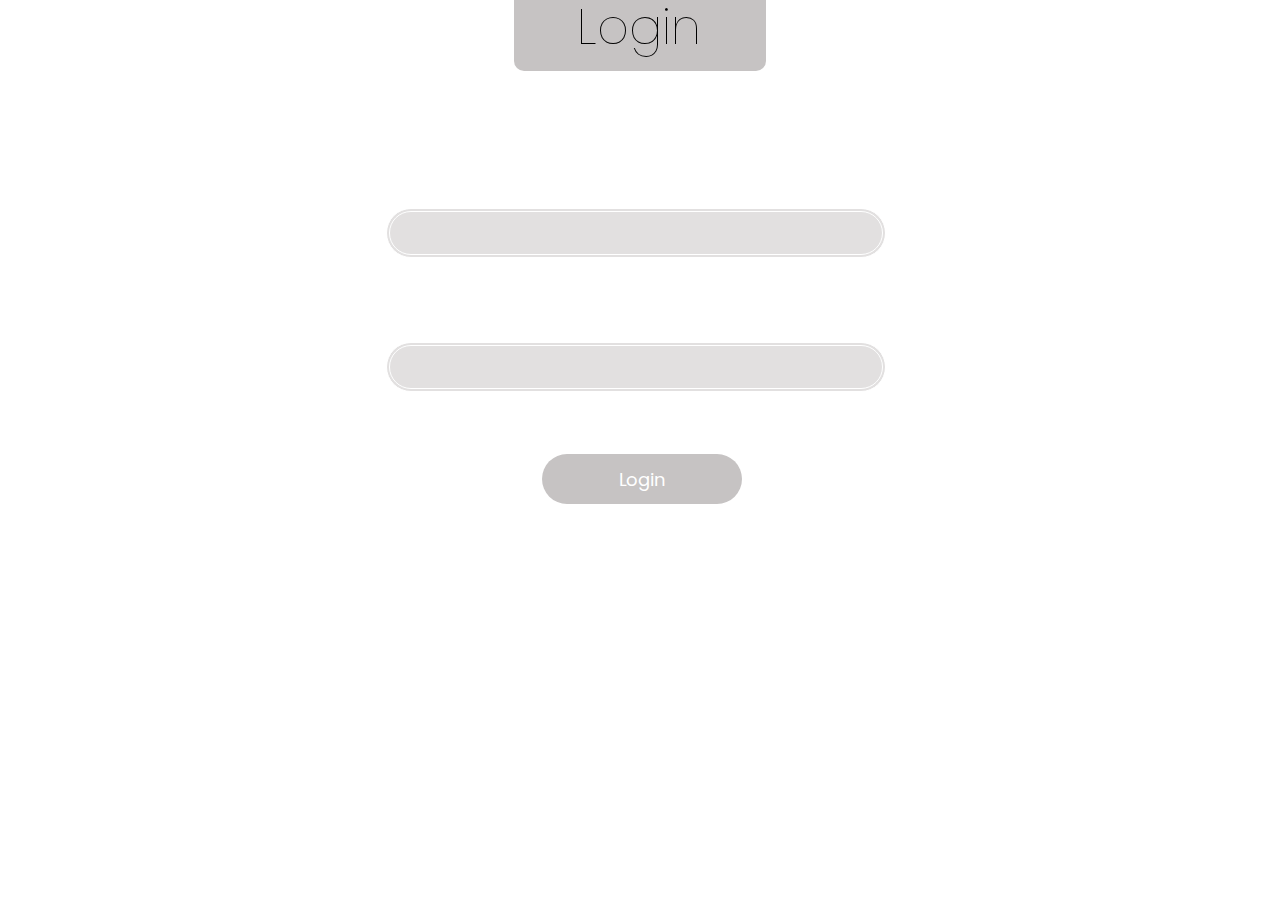
==== index.html @ 88bf18d6 "html login" ====
<!DOCTYPE html>
<html lang="en">

<head>
    <meta charset="UTF-8">
    <meta name="viewport" content="width=device-width, initial-scale=1.0">
    <link rel="preconnect" href="https://fonts.googleapis.com">
    <link rel="preconnect" href="https://fonts.gstatic.com" crossorigin>
    <link href="https://fonts.googleapis.com/css2?family=Montserrat:ital,wght@1,100&family=Poppins:ital,wght@0,100;0,200;0,300;0,400;0,500;0,600;0,700;0,800;0,900;1,100;1,200;1,300;1,400;1,500;1,600;1,700;1,800;1,900&family=Righteous&display=swap" rel="stylesheet">
    <link rel="stylesheet" href="./css/index.css">
    <title>Gerenciador de Tarefas</title>
</head>

<body>
    <header>
        <img src="./img/Gerenciador.svg" alt="" class="logo-icon">
    </header>
    <main>
        <div class="login">
            <div class="text-login">
                <h2>Login</h2>
            </div>
            <div class="login-box">
                <div class="div-email">
                    <p class="text text-email">Username/email</p>
                    <input type="email" class="email" id="email">
                </div>
                <img src="./img/Usuario.svg" alt="" class="cadeado">
                <div class="div-senha">
                    <p class="text text-pass">Password</p>
                    <input type="password" id="password">
                </div>
                <img src="./img/cadeado.svg" alt="" class="cadeado">
            </div>
            <div class="buttons">
                <button id="reset-pass" class="text reset-pass">Forgot Password</button>
                <button class="text login-btn" id="login-btn">Login</button>
                <button class="text btn create-btn" id="create-btn">Don't have an account? Register</button>
            </div>
        </div>
    </main>
</body>

</html>
---- css/index.css ----
* {
    margin: 0;
    padding: 0;
    box-sizing: border-box;
    font-family: "Poppins", sans-serif;
}

body {
    background-image: url("../img/background.svg");
    background-size: cover;
}

main {
    display: flex;
    align-items: center;
    align-content: center;
    place-content: center;
}

.logo-icon {
    width: 20rem;
    margin-top: -5rem;
}

.login {
    width: 39.75rem;
    height: 40.625rem;
    background: url("../img/quadradoLogin.svg");
    margin-top: -3.125rem;
}

.email {
    width: 31.25rem;
    margin-left: 4rem;
    height: 3.125rem;
    /* margin-top: 8rem; */
    border-radius: 2rem;
    border-color: white;
    background-color: #c6c3c3;
    opacity: 50%;
    padding-left: 2.8rem;
    font-size: larger;
    color: black;
    border-style: double;
    border-width: 0.25rem;
}

.text-login {
    margin-left: 12rem;
    background-color: #c6c3c3;
    margin-right: 12rem;
    padding-left: 0.925rem;
    height: 6rem;
    padding-top: 0.875rem;
    border-radius: 0.625rem;
}

h2 {
    padding-left: 3rem;
    font-size: 50px;
    font-weight: lighter;
}

#password {
    width: 31.25rem;
    margin-left: 4rem;
    height: 3.125rem;
    margin-top: 2rem;
    border-radius: 2rem;
    border-color: white;
    background-color: #c6c3c3;
    opacity: 50%;
    padding-left: 2.8rem;
    font-size: larger;
    color: black;
    border-style: double;
    border-width: 0.25rem;
}

.text-email {
    padding-top: 6.25rem;
    padding-left: 4.375rem;
    padding-bottom: 0.625rem;
}

.text-pass {
    padding-left: 4.375rem;
    padding-top: 1.25rem;
    margin-bottom: -1.25rem;
}

.text {
    color: white;
    font-size: large;
}

.cadeado {
    width: 1.7rem;
    margin-left: 80px;
    margin-top: -6.25rem;
    margin-bottom: 1.85rem;
}

.buttons {
    display: flex;
    flex-direction: column;
}

.login-btn {
    border-radius: 2rem;
    width: 12.5rem;
    height: 3.125rem;
    background-color: #c6c3c3;
    border: transparent;
    margin-left: 13.75rem;
    margin-top: 0.625rem;
    cursor: pointer;
}

.reset-pass {
    background-color: transparent;
    border: transparent;
    cursor: pointer;
    margin-left: 25rem;
}

.btn {
    background-color: transparent;
    border: transparent;
    cursor: pointer;
    margin-top: 1.25rem;
}
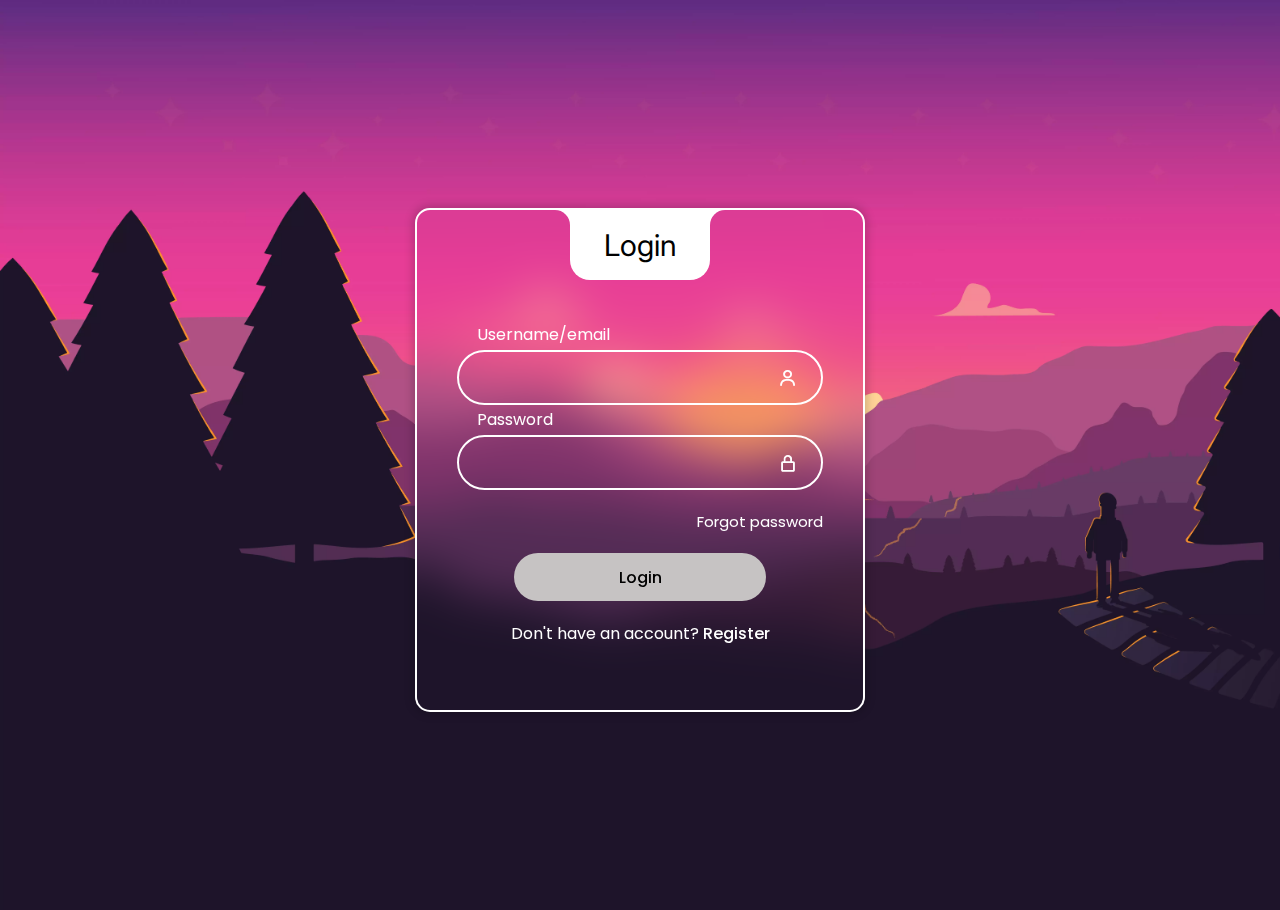
==== commit 02dbf82c: "correcao de cores e backgrounds aleatorios" ====
--- a/index.html
+++ b/index.html
@@ -7,7 +7,12 @@
     <link rel="preconnect" href="https://fonts.googleapis.com">
     <link rel="preconnect" href="https://fonts.gstatic.com" crossorigin>
     <link href="https://fonts.googleapis.com/css2?family=Montserrat:ital,wght@1,100&family=Poppins:ital,wght@0,100;0,200;0,300;0,400;0,500;0,600;0,700;0,800;0,900;1,100;1,200;1,300;1,400;1,500;1,600;1,700;1,800;1,900&family=Righteous&display=swap" rel="stylesheet">
+    <link rel='stylesheet' href='https://fonts.googleapis.com/css2?family=Poppins&amp;display=swap'>
+    <link rel='stylesheet' href='https://unpkg.com/boxicons@2.1.4/css/boxicons.min.css'>
+    <link href="https://fonts.googleapis.com/css2?family=Inter:wght@100&display=swap" rel="stylesheet">
+    <script src="./app.js" defer></script>
     <link rel="stylesheet" href="./css/index.css">
+    
     <title>Gerenciador de Tarefas</title>
 </head>
 
@@ -16,26 +21,38 @@
         <img src="./img/Gerenciador.svg" alt="" class="logo-icon">
     </header>
     <main>
-        <div class="login">
-            <div class="text-login">
-                <h2>Login</h2>
-            </div>
+        <div class="wrapper">
             <div class="login-box">
-                <div class="div-email">
-                    <p class="text text-email">Username/email</p>
-                    <input type="email" class="email" id="email">
+                <div class="login-header">
+                    <span>Login</span>
                 </div>
-                <img src="./img/Usuario.svg" alt="" class="cadeado">
-                <div class="div-senha">
-                    <p class="text text-pass">Password</p>
-                    <input type="password" id="password">
-                </div>
-                <img src="./img/cadeado.svg" alt="" class="cadeado">
-            </div>
-            <div class="buttons">
-                <button id="reset-pass" class="text reset-pass">Forgot Password</button>
-                <button class="text login-btn" id="login-btn">Login</button>
-                <button class="text btn create-btn" id="create-btn">Don't have an account? Register</button>
+                    <div class="input-box">
+                        <input type="text" id="user" class="input-field" required>
+    
+                        <label for="user" class="label">Username/email
+                        </label>
+                        <i class="bx bx-user icon"></i>
+                    </div>
+                    <div class="input-box">
+                        <input type="password" id="pass" class="input-field" autocomplete="off">
+                        <label for="pass" class="label">Password</label>
+                        <i class="bx bx-lock-alt icon" id="show-password">
+    
+                        </i>
+                    </div>
+                    <div class="remember-forgot">
+                        <div class="forgot">
+                            <a href="">Forgot password</a>
+                        </div>
+                    </div>
+    
+                    <div class="input-box">
+                        <input type="submit" class="input-submit" value="Login">
+                    </div>
+                    <div class="register">
+                        <span>Don't have an account?
+                            <a href="">Register</a></span>
+                    </div>
             </div>
         </div>
     </main>
--- a/css/index.css
+++ b/css/index.css
@@ -2,131 +2,191 @@
     margin: 0;
     padding: 0;
     box-sizing: border-box;
-    font-family: "Poppins", sans-serif;
+    font-family: "poppins", sans-serif;
+}
+:root {
+    --primary-color: #c6c3c3;
+    --second-color: #ffffff;
+    --black-color: #000000;
 }
 
 body {
-    background-image: url("../img/background.svg");
+    background-repeat: no-repeat;
     background-size: cover;
+    overflow: hidden;
+}
+a {
+    text-decoration: none;
+    color: var(--second-color);
+}
+a:hover {
+    text-decoration: underline;
 }
 
-main {
-    display: flex;
-    align-items: center;
-    align-content: center;
-    place-content: center;
+header{
+    height: 10px;
+    
 }
 
 .logo-icon {
-    width: 20rem;
+    width: 25rem;
     margin-top: -5rem;
 }
 
-.login {
-    width: 39.75rem;
-    height: 40.625rem;
-    background: url("../img/quadradoLogin.svg");
-    margin-top: -3.125rem;
+.wrapper {
+    width: 100%;
+    display: flex;
+    justify-content: center;
+    align-items: center;
+    min-height: 100vh;
+}
+.login-box {
+    position: relative;
+    width: 450px;
+    backdrop-filter: blur(25px);
+    border: 2px solid var(--second-color);
+    box-shadow: 0px 0px 10px 2px rgba(0, 0, 0, 0.2);
+    border-radius: 15px;
+    padding: 7.5em 2.5em 4em 2.5em;
+    color: var(--second-color);
+}
+.login-header {
+
+    position: absolute;
+    top: 0;
+    left: 50%;
+    transform: translateX(-50%);
+    display: flex;
+    align-items: center;
+    justify-content: center;
+    background-color: var(--second-color);
+    width: 8.75rem;
+    height: 4.375rem;
+    border-radius: 0 0 20px 20px;
+}
+.login-header span {
+    font-family: 'Inter', sans-serif;
+    font-size: 30px;
+    color: var(--black-color);
+}
+.login-header::before {
+    content: "";
+    position: absolute;
+    top: 0;
+    left: -1.875rem;
+    width: 1.875rem;
+    height: 1.875rem;
+    border-top-right-radius: 50%;
+    background: transparent;
+    box-shadow: 15px 0 0 0 var(--second-color);
+}
+.login-header::after {
+    content: "";
+    position: absolute;
+    top: 0;
+    right: -1.875rem;
+    width: 1.875rem;
+    height: 1.875rem;
+    border-top-left-radius: 50%;
+    background: transparent;
+    box-shadow: -15px 0 0 0 var(--second-color);
+}
+.input-box {
+    color: var(--second-color);
+    position: relative;
+    display: flex;
+    align-items: center;
+    justify-content: center;
+    flex-direction: column;
+    margin: 20px 0;
+}
+.input-field {
+    width: 100%;
+    height: 3.4375rem;
+    font-size: 16px;
+    background: transparent;
+    color: var(--second-color);
+    padding-inline: 20px 50px;
+    border: 2px solid var(--second-color);
+    border-radius: 30px;
+    outline: none;
+}
+#user {
+    margin-bottom: 0.625rem;
+}
+.label {
+    position: absolute;
+    top: -1.75rem;
+    left: 1.25rem;
+    transition: 0.2s;
+}
+.input-field:focus~.label,
+.input-field:valid .label {
+    position: absolute;
+    top: -0.625rem;
+    left: 1.25rem;
+    font-size: 14px;
+    background-color: var(--second-color);
+    border-radius: 32px;
+    color: var(--black-color);
+    padding: 0 10px;
+    font-weight: 500;
+}
+.icon {
+    position: absolute;
+    top: 18px;
+    right: 25px;
+    font-size: 20px;
+}
+.remember-forgot {
+    display: grid;
+    text-align: end;
+    font-size: 15px;
 }
 
-.email {
-    width: 31.25rem;
-    margin-left: 4rem;
-    height: 3.125rem;
-    /* margin-top: 8rem; */
-    border-radius: 2rem;
-    border-color: white;
-    background-color: #c6c3c3;
-    opacity: 50%;
-    padding-left: 2.8rem;
-    font-size: larger;
-    color: black;
-    border-style: double;
-    border-width: 0.25rem;
+/* botao de login */
+.input-submit {
+    width: 15.75rem;
+    height: 3rem;
+    background: #c6c3c3;
+    font-size: 16px;
+    font-weight: 500;
+    border: none;
+    border-radius: 32px;
+    cursor: pointer;
+    transition: 0.3s;
+}
+.input-submit:hover {
+    background: var(--second-color);
+}
+.register {
+    text-align: center;
+}
+.register a {
+    font-weight: 500;
 }
 
-.text-login {
-    margin-left: 12rem;
-    background-color: #c6c3c3;
-    margin-right: 12rem;
-    padding-left: 0.925rem;
-    height: 6rem;
-    padding-top: 0.875rem;
-    border-radius: 0.625rem;
+@keyframes blink {
+    0% {
+        opacity: 1;
+    }
+    50% {
+        opacity: 0;
+    }
+    100% {
+        opacity: 1;
+    }
 }
 
-h2 {
-    padding-left: 3rem;
-    font-size: 50px;
-    font-weight: lighter;
+.icon.blinking {
+    animation: blink 1s infinite;
 }
 
-#password {
-    width: 31.25rem;
-    margin-left: 4rem;
-    height: 3.125rem;
-    margin-top: 2rem;
-    border-radius: 2rem;
-    border-color: white;
-    background-color: #c6c3c3;
-    opacity: 50%;
-    padding-left: 2.8rem;
-    font-size: larger;
-    color: black;
-    border-style: double;
-    border-width: 0.25rem;
+@media (max-width: 768px) {
+    .wrapper {
+        padding: 20px;
+    }
+    .login_box {
+        padding: 7.5em 1.5em 4em 1.5em;
+    }
 }
-
-.text-email {
-    padding-top: 6.25rem;
-    padding-left: 4.375rem;
-    padding-bottom: 0.625rem;
-}
-
-.text-pass {
-    padding-left: 4.375rem;
-    padding-top: 1.25rem;
-    margin-bottom: -1.25rem;
-}
-
-.text {
-    color: white;
-    font-size: large;
-}
-
-.cadeado {
-    width: 1.7rem;
-    margin-left: 80px;
-    margin-top: -6.25rem;
-    margin-bottom: 1.85rem;
-}
-
-.buttons {
-    display: flex;
-    flex-direction: column;
-}
-
-.login-btn {
-    border-radius: 2rem;
-    width: 12.5rem;
-    height: 3.125rem;
-    background-color: #c6c3c3;
-    border: transparent;
-    margin-left: 13.75rem;
-    margin-top: 0.625rem;
-    cursor: pointer;
-}
-
-.reset-pass {
-    background-color: transparent;
-    border: transparent;
-    cursor: pointer;
-    margin-left: 25rem;
-}
-
-.btn {
-    background-color: transparent;
-    border: transparent;
-    cursor: pointer;
-    margin-top: 1.25rem;
-}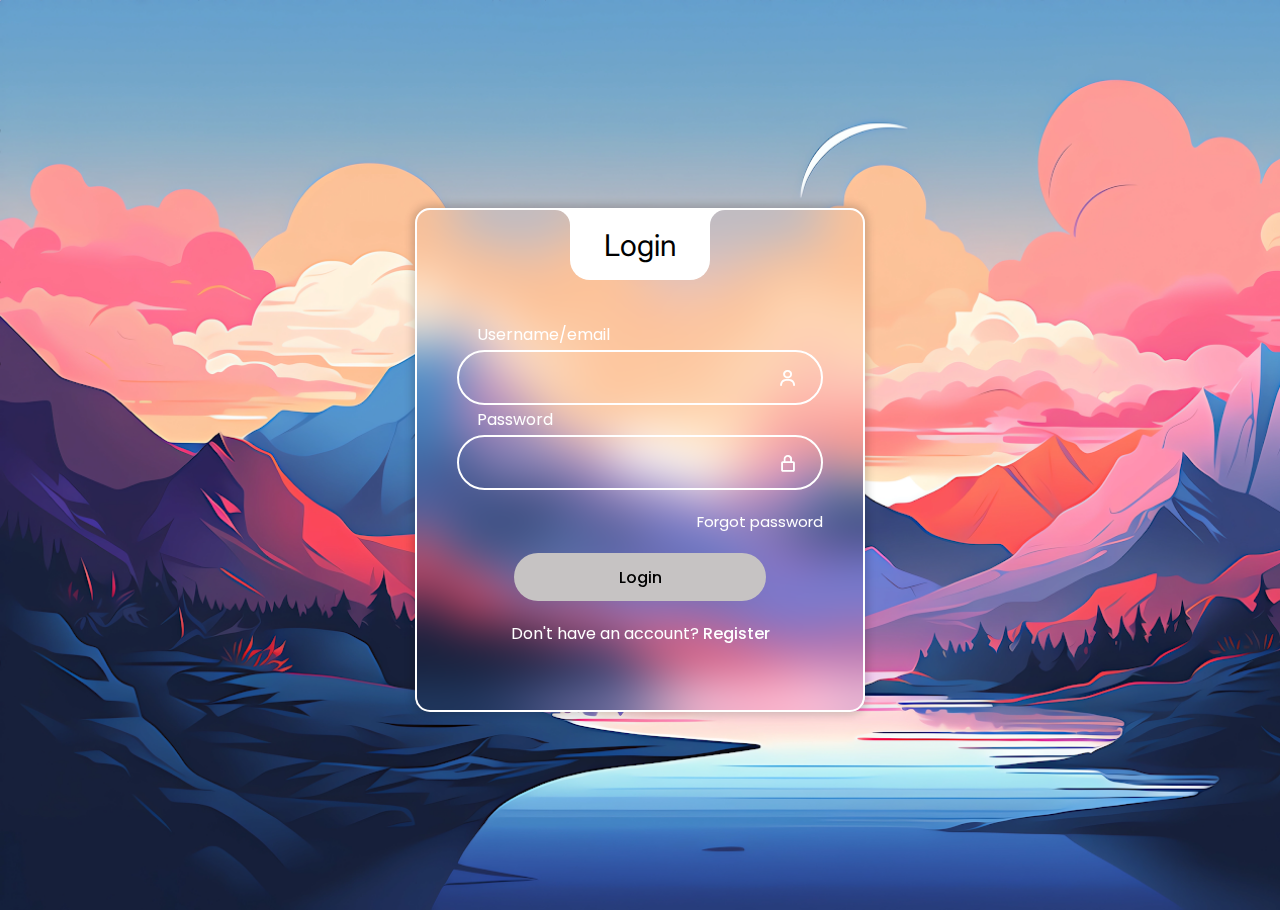
==== commit 2746acba: "Att" ====
--- a/index.html
+++ b/index.html
@@ -10,9 +10,9 @@
     <link rel='stylesheet' href='https://fonts.googleapis.com/css2?family=Poppins&amp;display=swap'>
     <link rel='stylesheet' href='https://unpkg.com/boxicons@2.1.4/css/boxicons.min.css'>
     <link href="https://fonts.googleapis.com/css2?family=Inter:wght@100&display=swap" rel="stylesheet">
-    <script src="./app.js" defer></script>
+    <script src="./assets/app.js" defer></script>
     <link rel="stylesheet" href="./css/index.css">
-    
+
     <title>Gerenciador de Tarefas</title>
 </head>
 
@@ -26,33 +26,33 @@
                 <div class="login-header">
                     <span>Login</span>
                 </div>
-                    <div class="input-box">
-                        <input type="text" id="user" class="input-field" required>
-    
-                        <label for="user" class="label">Username/email
+                <div class="input-box">
+                    <input type="text" id="user" class="input-field" required>
+
+                    <label for="user" class="label">Username/email
                         </label>
-                        <i class="bx bx-user icon"></i>
-                    </div>
-                    <div class="input-box">
-                        <input type="password" id="pass" class="input-field" autocomplete="off">
-                        <label for="pass" class="label">Password</label>
-                        <i class="bx bx-lock-alt icon" id="show-password">
+                    <i class="bx bx-user icon"></i>
+                </div>
+                <div class="input-box">
+                    <input type="password" id="pass" class="input-field" autocomplete="off">
+                    <label for="pass" class="label">Password</label>
+                    <i class="bx bx-lock-alt icon" id="show-password">
     
                         </i>
+                </div>
+                <div class="remember-forgot">
+                    <div class="forgot">
+                        <a href="">Forgot password</a>
                     </div>
-                    <div class="remember-forgot">
-                        <div class="forgot">
-                            <a href="">Forgot password</a>
-                        </div>
-                    </div>
-    
-                    <div class="input-box">
-                        <input type="submit" class="input-submit" value="Login">
-                    </div>
-                    <div class="register">
-                        <span>Don't have an account?
+                </div>
+
+                <div class="input-box">
+                    <input type="submit" class="input-submit" value="Login">
+                </div>
+                <div class="register">
+                    <span>Don't have an account?
                             <a href="">Register</a></span>
-                    </div>
+                </div>
             </div>
         </div>
     </main>
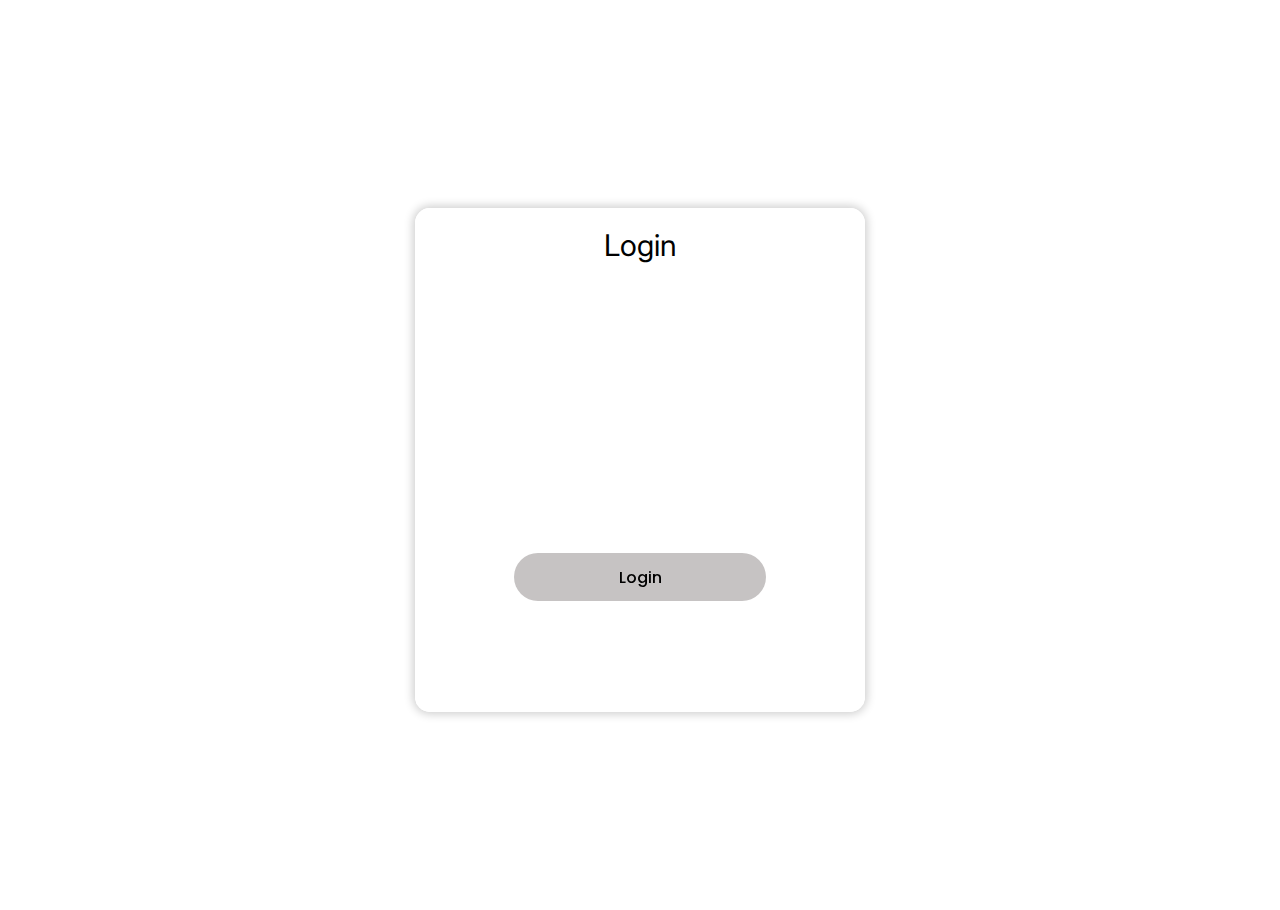
==== commit 79e3f1ee: "validando login" ====
--- a/index.html
+++ b/index.html
@@ -11,6 +11,7 @@
     <link rel='stylesheet' href='https://unpkg.com/boxicons@2.1.4/css/boxicons.min.css'>
     <link href="https://fonts.googleapis.com/css2?family=Inter:wght@100&display=swap" rel="stylesheet">
     <script src="./assets/app.js" defer></script>
+    <script src="./assets/login.js" defer></script>
     <link rel="stylesheet" href="./css/index.css">
 
     <title>Gerenciador de Tarefas</title>
@@ -27,7 +28,7 @@
                     <span>Login</span>
                 </div>
                 <div class="input-box">
-                    <input type="text" id="user" class="input-field" required>
+                    <input type="email" id="user" class="input-field" required>
 
                     <label for="user" class="label">Username/email
                         </label>
@@ -47,7 +48,7 @@
                 </div>
 
                 <div class="input-box">
-                    <input type="submit" class="input-submit" value="Login">
+                    <input type="submit" class="input-submit" value="Login" id="login">
                 </div>
                 <div class="register">
                     <span>Don't have an account?
